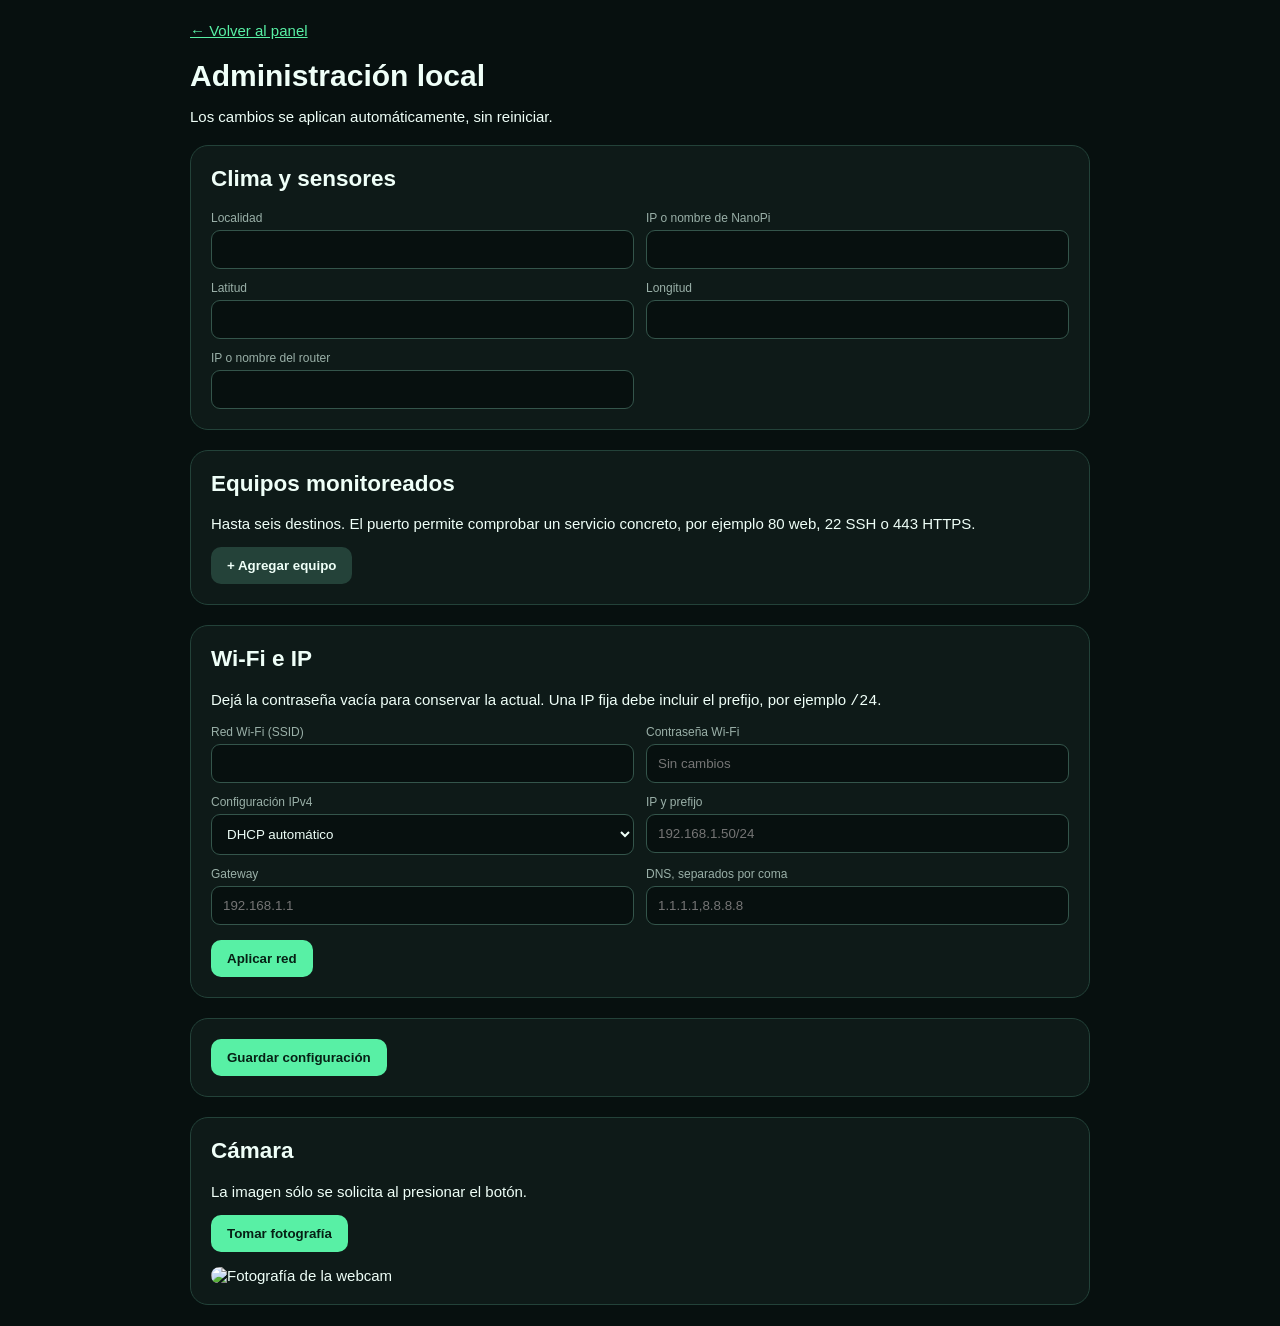
==== app/static/admin.html @ d5dffb6b "Initial release: dashboard para dar una segunda vida a equipos antiguos" ====
<!doctype html>
<html lang="es"><head><meta charset="utf-8"><meta name="viewport" content="width=device-width,initial-scale=1">
<title>Administración · Dashboard</title>
<style>
:root{color-scheme:dark}*{box-sizing:border-box}body{margin:0;padding:22px;background:#07100f;color:#effff8;font:15px Arial,sans-serif}main{max-width:900px;margin:auto}a{color:#58f0a5}.card{margin-top:20px;padding:20px;border:1px solid #234239;border-radius:18px;background:#0e1a18}h1{margin-bottom:4px}h2{margin-top:0}.grid{display:grid;grid-template-columns:repeat(2,1fr);gap:12px}label{display:block;color:#9ab0a8;font-size:12px}input,select{width:100%;margin-top:5px;padding:11px;border:1px solid #34554b;border-radius:9px;background:#07100f;color:#effff8}.device{display:grid;grid-template-columns:1fr 1.5fr 90px;gap:8px;margin:8px 0}button{padding:11px 16px;border:0;border-radius:10px;background:#58f0a5;color:#062015;font-weight:bold;cursor:pointer}.secondary{background:#244239;color:#effff8}#message,#network_message{margin-left:12px;color:#58f0a5}img{display:block;max-width:100%;margin-top:15px;border-radius:12px}@media(max-width:600px){.grid,.device{grid-template-columns:1fr}.device{padding-bottom:12px;border-bottom:1px solid #244239}}
</style></head><body><main>
<a href="/">← Volver al panel</a><h1>Administración local</h1><p>Los cambios se aplican automáticamente, sin reiniciar.</p>
<section class="card"><h2>Clima y sensores</h2><div class="grid">
<label>Localidad<input id="location"></label><label>IP o nombre de NanoPi<input id="nanopi_host"></label>
<label>Latitud<input id="latitude" type="number" step="any"></label><label>Longitud<input id="longitude" type="number" step="any"></label>
<label>IP o nombre del router<input id="router_host"></label>
</div></section>
<section class="card"><h2>Equipos monitoreados</h2><p>Hasta seis destinos. El puerto permite comprobar un servicio concreto, por ejemplo 80 web, 22 SSH o 443 HTTPS.</p><div id="devices"></div><button class="secondary" type="button" onclick="addDevice()">+ Agregar equipo</button></section>
<section class="card"><h2>Wi‑Fi e IP</h2><p>Dejá la contraseña vacía para conservar la actual. Una IP fija debe incluir el prefijo, por ejemplo <code>/24</code>.</p><div class="grid">
<label>Red Wi‑Fi (SSID)<input id="wifi_ssid"></label><label>Contraseña Wi‑Fi<input id="wifi_password" type="password" placeholder="Sin cambios"></label>
<label>Configuración IPv4<select id="wifi_mode" onchange="networkMode()"><option value="dhcp">DHCP automático</option><option value="static">IP fija</option></select></label>
<label class="static-net">IP y prefijo<input id="wifi_address" placeholder="192.168.1.50/24"></label>
<label class="static-net">Gateway<input id="wifi_gateway" placeholder="192.168.1.1"></label><label class="static-net">DNS, separados por coma<input id="wifi_dns" placeholder="1.1.1.1,8.8.8.8"></label>
</div><p id="network_status"></p><button type="button" onclick="saveNetwork()">Aplicar red</button><span id="network_message"></span></section>
<section class="card"><button onclick="save()">Guardar configuración</button><span id="message"></span></section>
<section class="card"><h2>Cámara</h2><p>La imagen sólo se solicita al presionar el botón.</p><button onclick="photo.src='/api/camera.jpg?t='+Date.now();photo.hidden=false">Tomar fotografía</button><img id="photo" hidden alt="Fotografía de la webcam"></section>
</main><script>
const fields=['location','nanopi_host','latitude','longitude','router_host'];
function row(v={name:'Equipo',host:'',port:80}){const d=document.createElement('div');d.className='device';d.innerHTML=`<input class="name" placeholder="Nombre" value="${esc(v.name)}"><input class="host" placeholder="IP o nombre" value="${esc(v.host)}"><input class="port" type="number" min="1" max="65535" value="${Number(v.port)||80}">`;return d}
function esc(v){return String(v??'').replace(/[&<>"']/g,c=>({'&':'&amp;','<':'&lt;','>':'&gt;','"':'&quot;',"'":'&#39;'}[c]))}
function addDevice(v){const box=document.getElementById('devices');if(box.children.length<6)box.appendChild(row(v))}
async function load(){const r=await fetch('/api/settings');const s=await r.json();fields.forEach(k=>document.getElementById(k).value=s[k]);s.devices.forEach(addDevice)}
async function save(){const s={};fields.forEach(k=>s[k]=document.getElementById(k).value);s.devices=[...document.querySelectorAll('.device')].map(d=>({name:d.querySelector('.name').value,host:d.querySelector('.host').value,port:+d.querySelector('.port').value}));const r=await fetch('/api/settings',{method:'POST',headers:{'Content-Type':'application/json'},body:JSON.stringify(s)});const ans=await r.json();document.getElementById('message').textContent=ans.ok?'Guardado ✓':'Error: '+ans.error}
function networkMode(){document.querySelectorAll('.static-net').forEach(e=>e.style.display=document.getElementById('wifi_mode').value==='static'?'block':'none')}
async function loadNetwork(){const n=await (await fetch('/api/network-settings')).json();wifi_ssid.value=n.ssid||'';wifi_mode.value=n.mode||'dhcp';wifi_address.value=n.address||'';wifi_gateway.value=n.gateway||'';wifi_dns.value=n.dns||'';network_status.textContent=(n.deviceStatus||'').replaceAll(':',' · ');networkMode()}
async function saveNetwork(){if(!confirm('La conexión puede cortarse o cambiar de IP. ¿Aplicar?'))return;const body={ssid:wifi_ssid.value,password:wifi_password.value,mode:wifi_mode.value,address:wifi_address.value,gateway:wifi_gateway.value,dns:wifi_dns.value};const ans=await (await fetch('/api/network-settings',{method:'POST',headers:{'Content-Type':'application/json'},body:JSON.stringify(body)})).json();network_message.textContent=ans.ok?ans.message:'Error: '+ans.error}
load();loadNetwork();
</script></body></html>
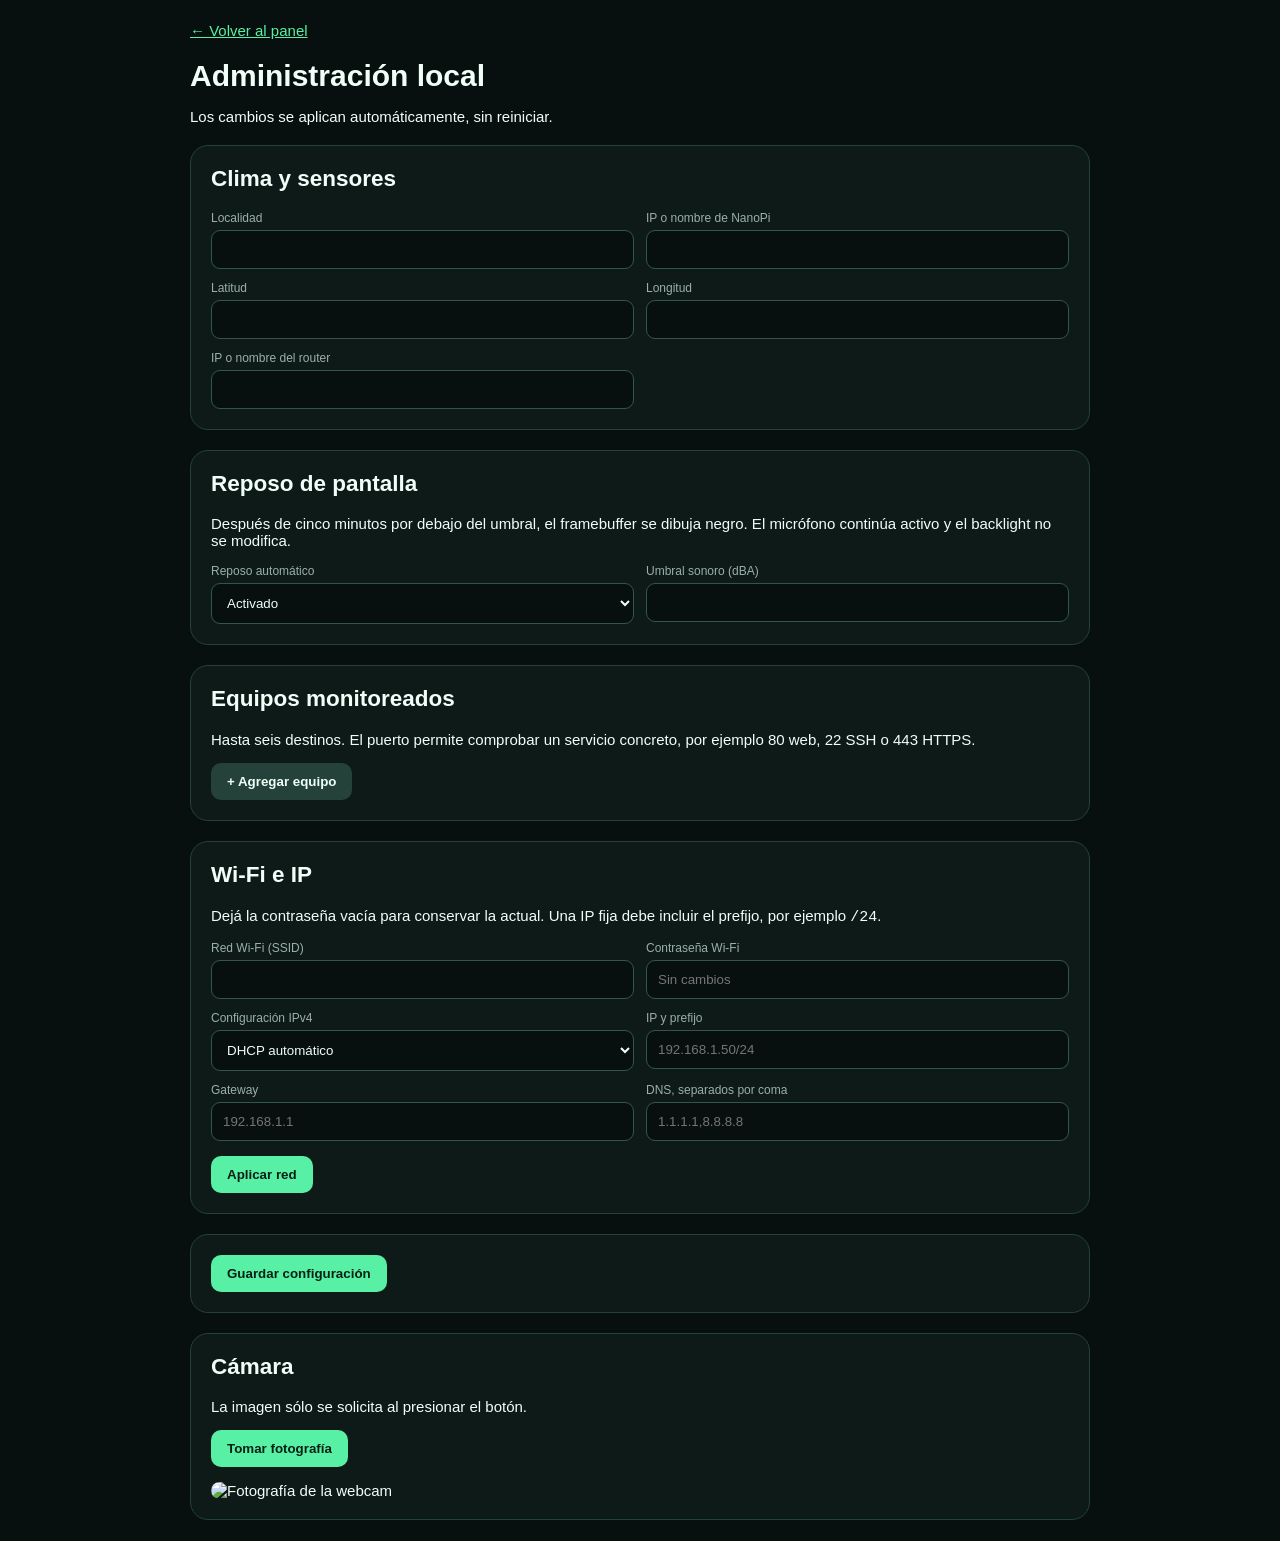
==== commit a2071b17: "Make screen sleep configurable" ====
--- a/app/static/admin.html
+++ b/app/static/admin.html
@@ -10,6 +10,10 @@
 <label>Latitud<input id="latitude" type="number" step="any"></label><label>Longitud<input id="longitude" type="number" step="any"></label>
 <label>IP o nombre del router<input id="router_host"></label>
 </div></section>
+<section class="card"><h2>Reposo de pantalla</h2><p>Después de cinco minutos por debajo del umbral, el framebuffer se dibuja negro. El micrófono continúa activo y el backlight no se modifica.</p><div class="grid">
+<label>Reposo automático<select id="screen_sleep_enabled"><option value="true">Activado</option><option value="false">Desactivado</option></select></label>
+<label>Umbral sonoro (dBA)<input id="screen_noise_threshold" type="number" min="35" max="90" step="1"></label>
+</div></section>
 <section class="card"><h2>Equipos monitoreados</h2><p>Hasta seis destinos. El puerto permite comprobar un servicio concreto, por ejemplo 80 web, 22 SSH o 443 HTTPS.</p><div id="devices"></div><button class="secondary" type="button" onclick="addDevice()">+ Agregar equipo</button></section>
 <section class="card"><h2>Wi‑Fi e IP</h2><p>Dejá la contraseña vacía para conservar la actual. Una IP fija debe incluir el prefijo, por ejemplo <code>/24</code>.</p><div class="grid">
 <label>Red Wi‑Fi (SSID)<input id="wifi_ssid"></label><label>Contraseña Wi‑Fi<input id="wifi_password" type="password" placeholder="Sin cambios"></label>
@@ -20,12 +24,12 @@
 <section class="card"><button onclick="save()">Guardar configuración</button><span id="message"></span></section>
 <section class="card"><h2>Cámara</h2><p>La imagen sólo se solicita al presionar el botón.</p><button onclick="photo.src='/api/camera.jpg?t='+Date.now();photo.hidden=false">Tomar fotografía</button><img id="photo" hidden alt="Fotografía de la webcam"></section>
 </main><script>
-const fields=['location','nanopi_host','latitude','longitude','router_host'];
+const fields=['location','nanopi_host','latitude','longitude','router_host','screen_noise_threshold'];
 function row(v={name:'Equipo',host:'',port:80}){const d=document.createElement('div');d.className='device';d.innerHTML=`<input class="name" placeholder="Nombre" value="${esc(v.name)}"><input class="host" placeholder="IP o nombre" value="${esc(v.host)}"><input class="port" type="number" min="1" max="65535" value="${Number(v.port)||80}">`;return d}
 function esc(v){return String(v??'').replace(/[&<>"']/g,c=>({'&':'&amp;','<':'&lt;','>':'&gt;','"':'&quot;',"'":'&#39;'}[c]))}
 function addDevice(v){const box=document.getElementById('devices');if(box.children.length<6)box.appendChild(row(v))}
-async function load(){const r=await fetch('/api/settings');const s=await r.json();fields.forEach(k=>document.getElementById(k).value=s[k]);s.devices.forEach(addDevice)}
-async function save(){const s={};fields.forEach(k=>s[k]=document.getElementById(k).value);s.devices=[...document.querySelectorAll('.device')].map(d=>({name:d.querySelector('.name').value,host:d.querySelector('.host').value,port:+d.querySelector('.port').value}));const r=await fetch('/api/settings',{method:'POST',headers:{'Content-Type':'application/json'},body:JSON.stringify(s)});const ans=await r.json();document.getElementById('message').textContent=ans.ok?'Guardado ✓':'Error: '+ans.error}
+async function load(){const r=await fetch('/api/settings');const s=await r.json();fields.forEach(k=>document.getElementById(k).value=s[k]);screen_sleep_enabled.value=String(s.screen_sleep_enabled);s.devices.forEach(addDevice)}
+async function save(){const s={};fields.forEach(k=>s[k]=document.getElementById(k).value);s.screen_sleep_enabled=screen_sleep_enabled.value==='true';s.devices=[...document.querySelectorAll('.device')].map(d=>({name:d.querySelector('.name').value,host:d.querySelector('.host').value,port:+d.querySelector('.port').value}));const r=await fetch('/api/settings',{method:'POST',headers:{'Content-Type':'application/json'},body:JSON.stringify(s)});const ans=await r.json();document.getElementById('message').textContent=ans.ok?'Guardado ✓':'Error: '+ans.error}
 function networkMode(){document.querySelectorAll('.static-net').forEach(e=>e.style.display=document.getElementById('wifi_mode').value==='static'?'block':'none')}
 async function loadNetwork(){const n=await (await fetch('/api/network-settings')).json();wifi_ssid.value=n.ssid||'';wifi_mode.value=n.mode||'dhcp';wifi_address.value=n.address||'';wifi_gateway.value=n.gateway||'';wifi_dns.value=n.dns||'';network_status.textContent=(n.deviceStatus||'').replaceAll(':',' · ');networkMode()}
 async function saveNetwork(){if(!confirm('La conexión puede cortarse o cambiar de IP. ¿Aplicar?'))return;const body={ssid:wifi_ssid.value,password:wifi_password.value,mode:wifi_mode.value,address:wifi_address.value,gateway:wifi_gateway.value,dns:wifi_dns.value};const ans=await (await fetch('/api/network-settings',{method:'POST',headers:{'Content-Type':'application/json'},body:JSON.stringify(body)})).json();network_message.textContent=ans.ok?ans.message:'Error: '+ans.error}
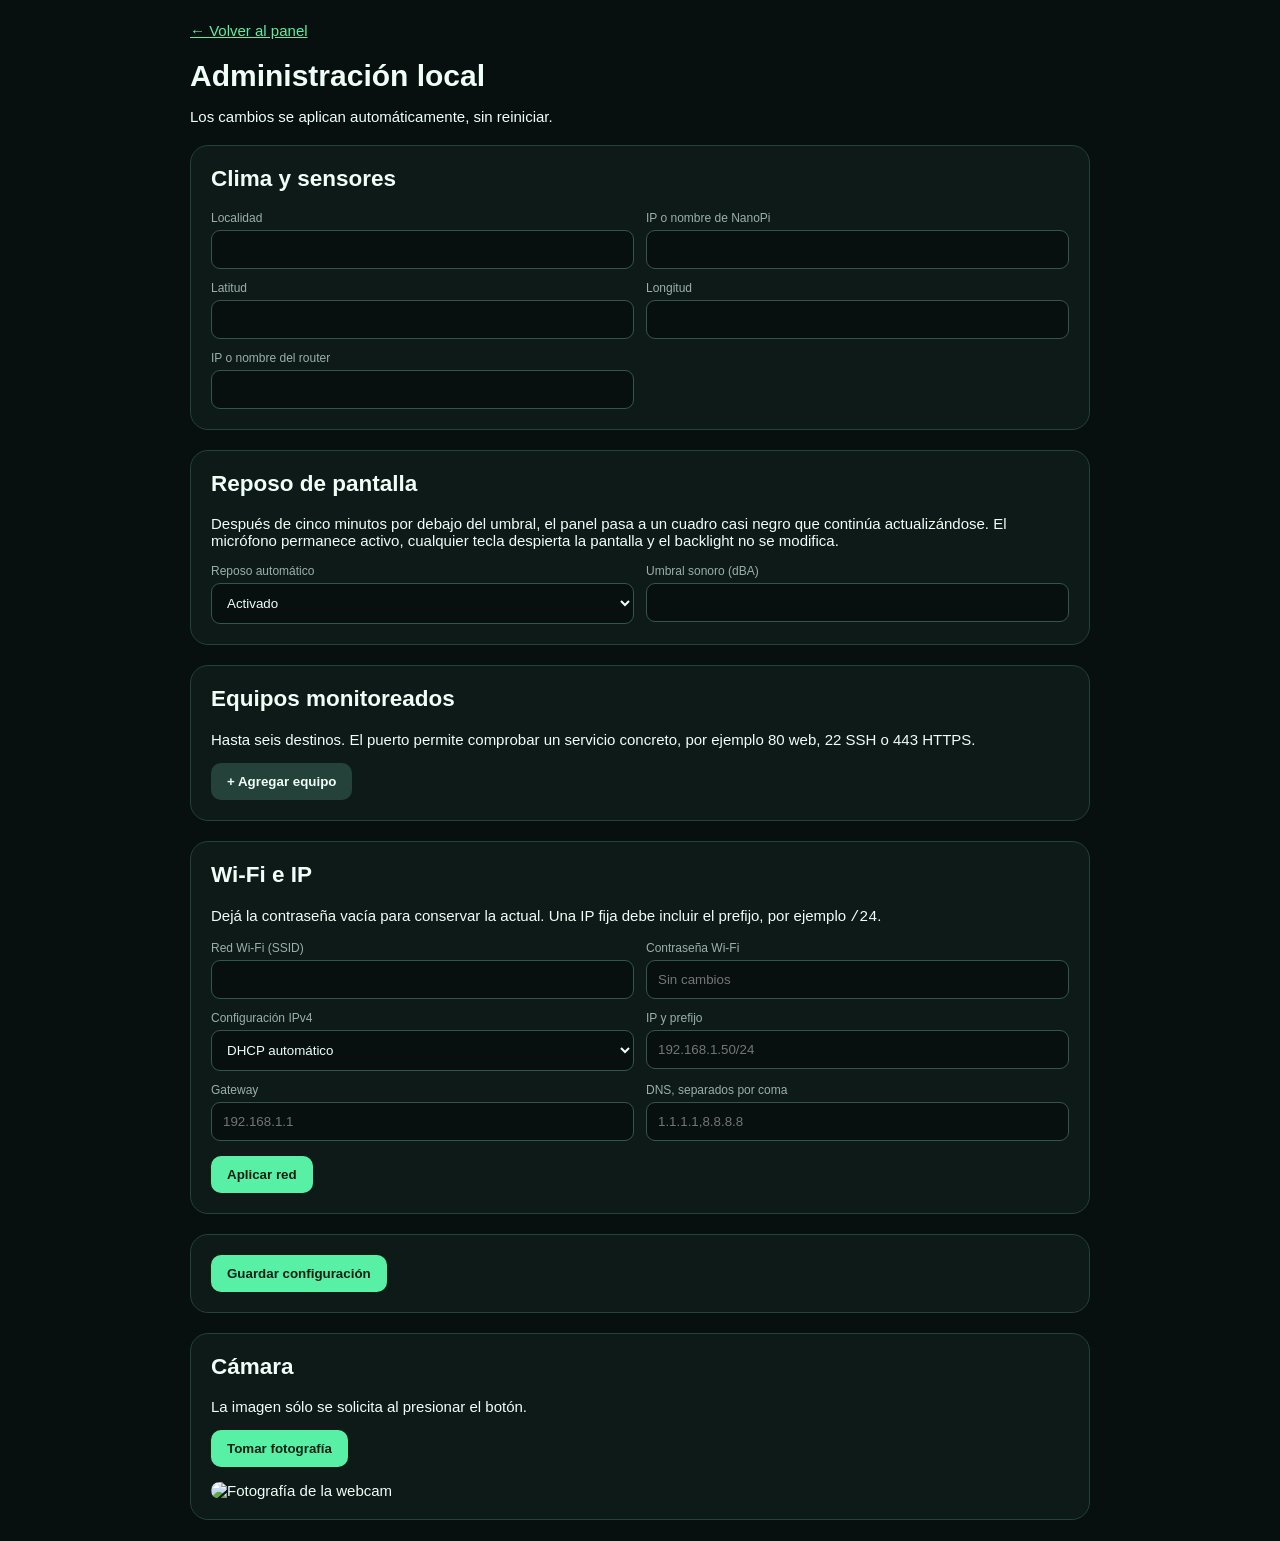
==== commit f07a3315: "Prevent GMA500 freeze during screen sleep" ====
--- a/app/static/admin.html
+++ b/app/static/admin.html
@@ -10,7 +10,7 @@
 <label>Latitud<input id="latitude" type="number" step="any"></label><label>Longitud<input id="longitude" type="number" step="any"></label>
 <label>IP o nombre del router<input id="router_host"></label>
 </div></section>
-<section class="card"><h2>Reposo de pantalla</h2><p>Después de cinco minutos por debajo del umbral, el framebuffer se dibuja negro. El micrófono continúa activo y el backlight no se modifica.</p><div class="grid">
+<section class="card"><h2>Reposo de pantalla</h2><p>Después de cinco minutos por debajo del umbral, el panel pasa a un cuadro casi negro que continúa actualizándose. El micrófono permanece activo, cualquier tecla despierta la pantalla y el backlight no se modifica.</p><div class="grid">
 <label>Reposo automático<select id="screen_sleep_enabled"><option value="true">Activado</option><option value="false">Desactivado</option></select></label>
 <label>Umbral sonoro (dBA)<input id="screen_noise_threshold" type="number" min="35" max="90" step="1"></label>
 </div></section>
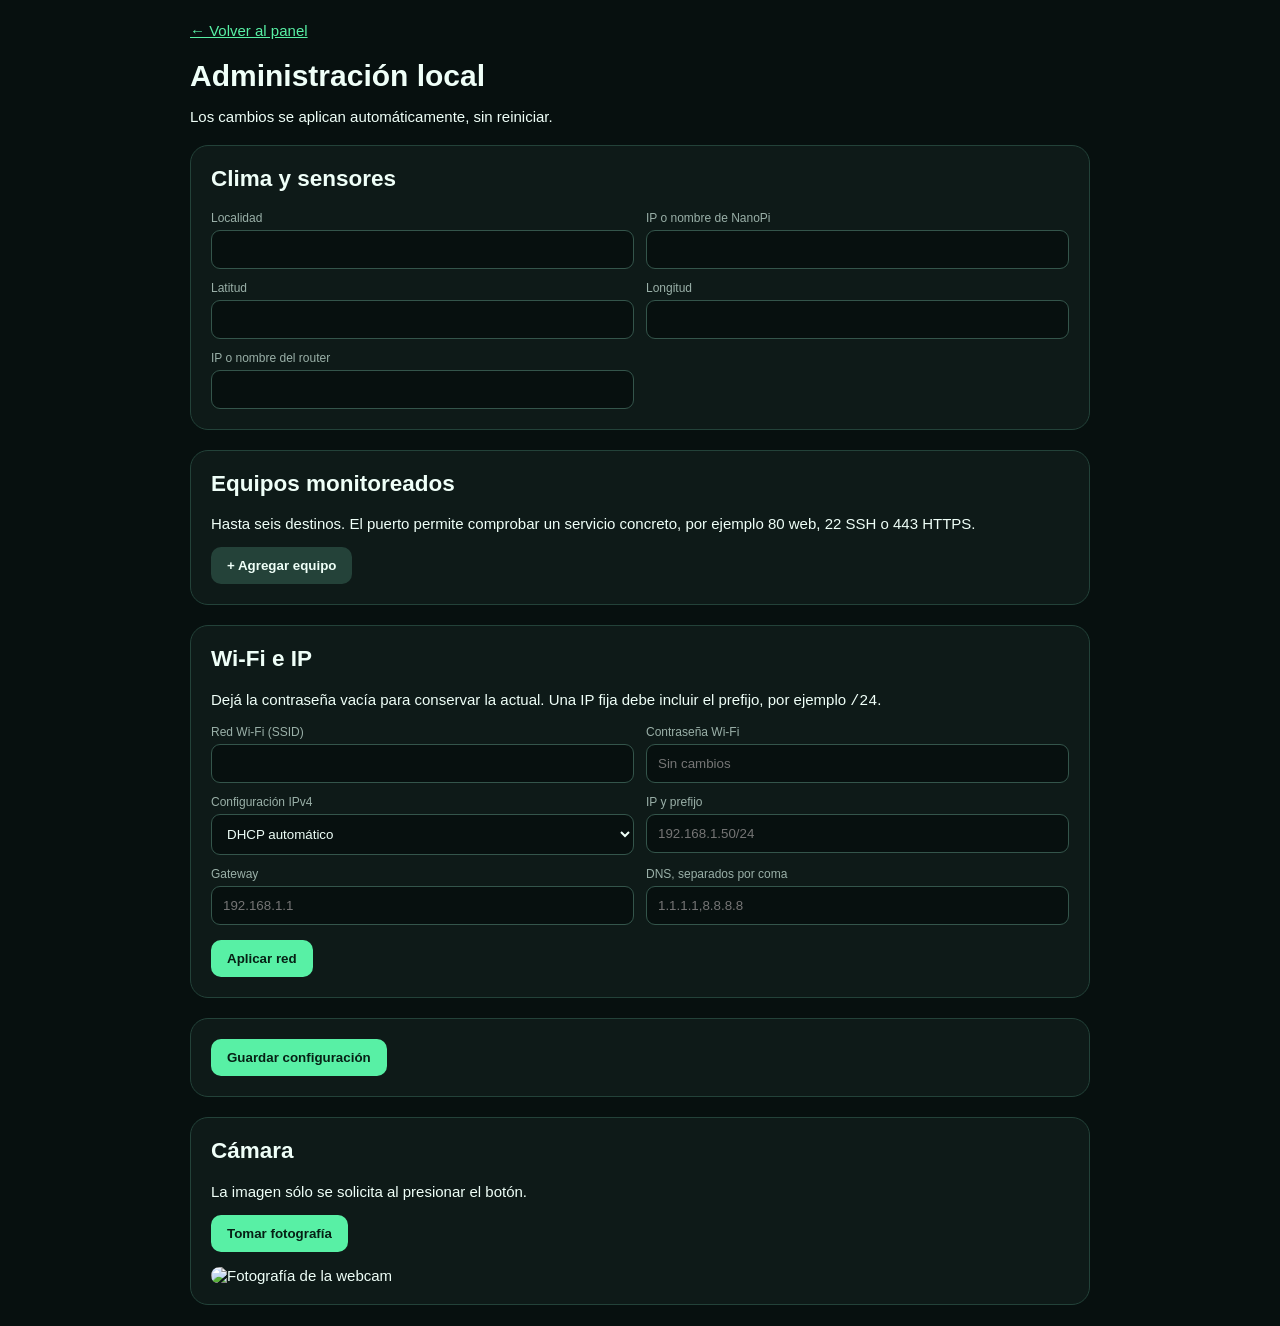
==== commit 985e61ae: "Revert "Make screen sleep configurable" This reverts commit a2071b17aa973c3fbb4d1ab2d1156b25e6d0e301" ====
--- a/app/static/admin.html
+++ b/app/static/admin.html
@@ -10,10 +10,6 @@
 <label>Latitud<input id="latitude" type="number" step="any"></label><label>Longitud<input id="longitude" type="number" step="any"></label>
 <label>IP o nombre del router<input id="router_host"></label>
 </div></section>
-<section class="card"><h2>Reposo de pantalla</h2><p>Después de cinco minutos por debajo del umbral, el panel pasa a un cuadro casi negro que continúa actualizándose. El micrófono permanece activo, cualquier tecla despierta la pantalla y el backlight no se modifica.</p><div class="grid">
-<label>Reposo automático<select id="screen_sleep_enabled"><option value="true">Activado</option><option value="false">Desactivado</option></select></label>
-<label>Umbral sonoro (dBA)<input id="screen_noise_threshold" type="number" min="35" max="90" step="1"></label>
-</div></section>
 <section class="card"><h2>Equipos monitoreados</h2><p>Hasta seis destinos. El puerto permite comprobar un servicio concreto, por ejemplo 80 web, 22 SSH o 443 HTTPS.</p><div id="devices"></div><button class="secondary" type="button" onclick="addDevice()">+ Agregar equipo</button></section>
 <section class="card"><h2>Wi‑Fi e IP</h2><p>Dejá la contraseña vacía para conservar la actual. Una IP fija debe incluir el prefijo, por ejemplo <code>/24</code>.</p><div class="grid">
 <label>Red Wi‑Fi (SSID)<input id="wifi_ssid"></label><label>Contraseña Wi‑Fi<input id="wifi_password" type="password" placeholder="Sin cambios"></label>
@@ -24,12 +20,12 @@
 <section class="card"><button onclick="save()">Guardar configuración</button><span id="message"></span></section>
 <section class="card"><h2>Cámara</h2><p>La imagen sólo se solicita al presionar el botón.</p><button onclick="photo.src='/api/camera.jpg?t='+Date.now();photo.hidden=false">Tomar fotografía</button><img id="photo" hidden alt="Fotografía de la webcam"></section>
 </main><script>
-const fields=['location','nanopi_host','latitude','longitude','router_host','screen_noise_threshold'];
+const fields=['location','nanopi_host','latitude','longitude','router_host'];
 function row(v={name:'Equipo',host:'',port:80}){const d=document.createElement('div');d.className='device';d.innerHTML=`<input class="name" placeholder="Nombre" value="${esc(v.name)}"><input class="host" placeholder="IP o nombre" value="${esc(v.host)}"><input class="port" type="number" min="1" max="65535" value="${Number(v.port)||80}">`;return d}
 function esc(v){return String(v??'').replace(/[&<>"']/g,c=>({'&':'&amp;','<':'&lt;','>':'&gt;','"':'&quot;',"'":'&#39;'}[c]))}
 function addDevice(v){const box=document.getElementById('devices');if(box.children.length<6)box.appendChild(row(v))}
-async function load(){const r=await fetch('/api/settings');const s=await r.json();fields.forEach(k=>document.getElementById(k).value=s[k]);screen_sleep_enabled.value=String(s.screen_sleep_enabled);s.devices.forEach(addDevice)}
-async function save(){const s={};fields.forEach(k=>s[k]=document.getElementById(k).value);s.screen_sleep_enabled=screen_sleep_enabled.value==='true';s.devices=[...document.querySelectorAll('.device')].map(d=>({name:d.querySelector('.name').value,host:d.querySelector('.host').value,port:+d.querySelector('.port').value}));const r=await fetch('/api/settings',{method:'POST',headers:{'Content-Type':'application/json'},body:JSON.stringify(s)});const ans=await r.json();document.getElementById('message').textContent=ans.ok?'Guardado ✓':'Error: '+ans.error}
+async function load(){const r=await fetch('/api/settings');const s=await r.json();fields.forEach(k=>document.getElementById(k).value=s[k]);s.devices.forEach(addDevice)}
+async function save(){const s={};fields.forEach(k=>s[k]=document.getElementById(k).value);s.devices=[...document.querySelectorAll('.device')].map(d=>({name:d.querySelector('.name').value,host:d.querySelector('.host').value,port:+d.querySelector('.port').value}));const r=await fetch('/api/settings',{method:'POST',headers:{'Content-Type':'application/json'},body:JSON.stringify(s)});const ans=await r.json();document.getElementById('message').textContent=ans.ok?'Guardado ✓':'Error: '+ans.error}
 function networkMode(){document.querySelectorAll('.static-net').forEach(e=>e.style.display=document.getElementById('wifi_mode').value==='static'?'block':'none')}
 async function loadNetwork(){const n=await (await fetch('/api/network-settings')).json();wifi_ssid.value=n.ssid||'';wifi_mode.value=n.mode||'dhcp';wifi_address.value=n.address||'';wifi_gateway.value=n.gateway||'';wifi_dns.value=n.dns||'';network_status.textContent=(n.deviceStatus||'').replaceAll(':',' · ');networkMode()}
 async function saveNetwork(){if(!confirm('La conexión puede cortarse o cambiar de IP. ¿Aplicar?'))return;const body={ssid:wifi_ssid.value,password:wifi_password.value,mode:wifi_mode.value,address:wifi_address.value,gateway:wifi_gateway.value,dns:wifi_dns.value};const ans=await (await fetch('/api/network-settings',{method:'POST',headers:{'Content-Type':'application/json'},body:JSON.stringify(body)})).json();network_message.textContent=ans.ok?ans.message:'Error: '+ans.error}
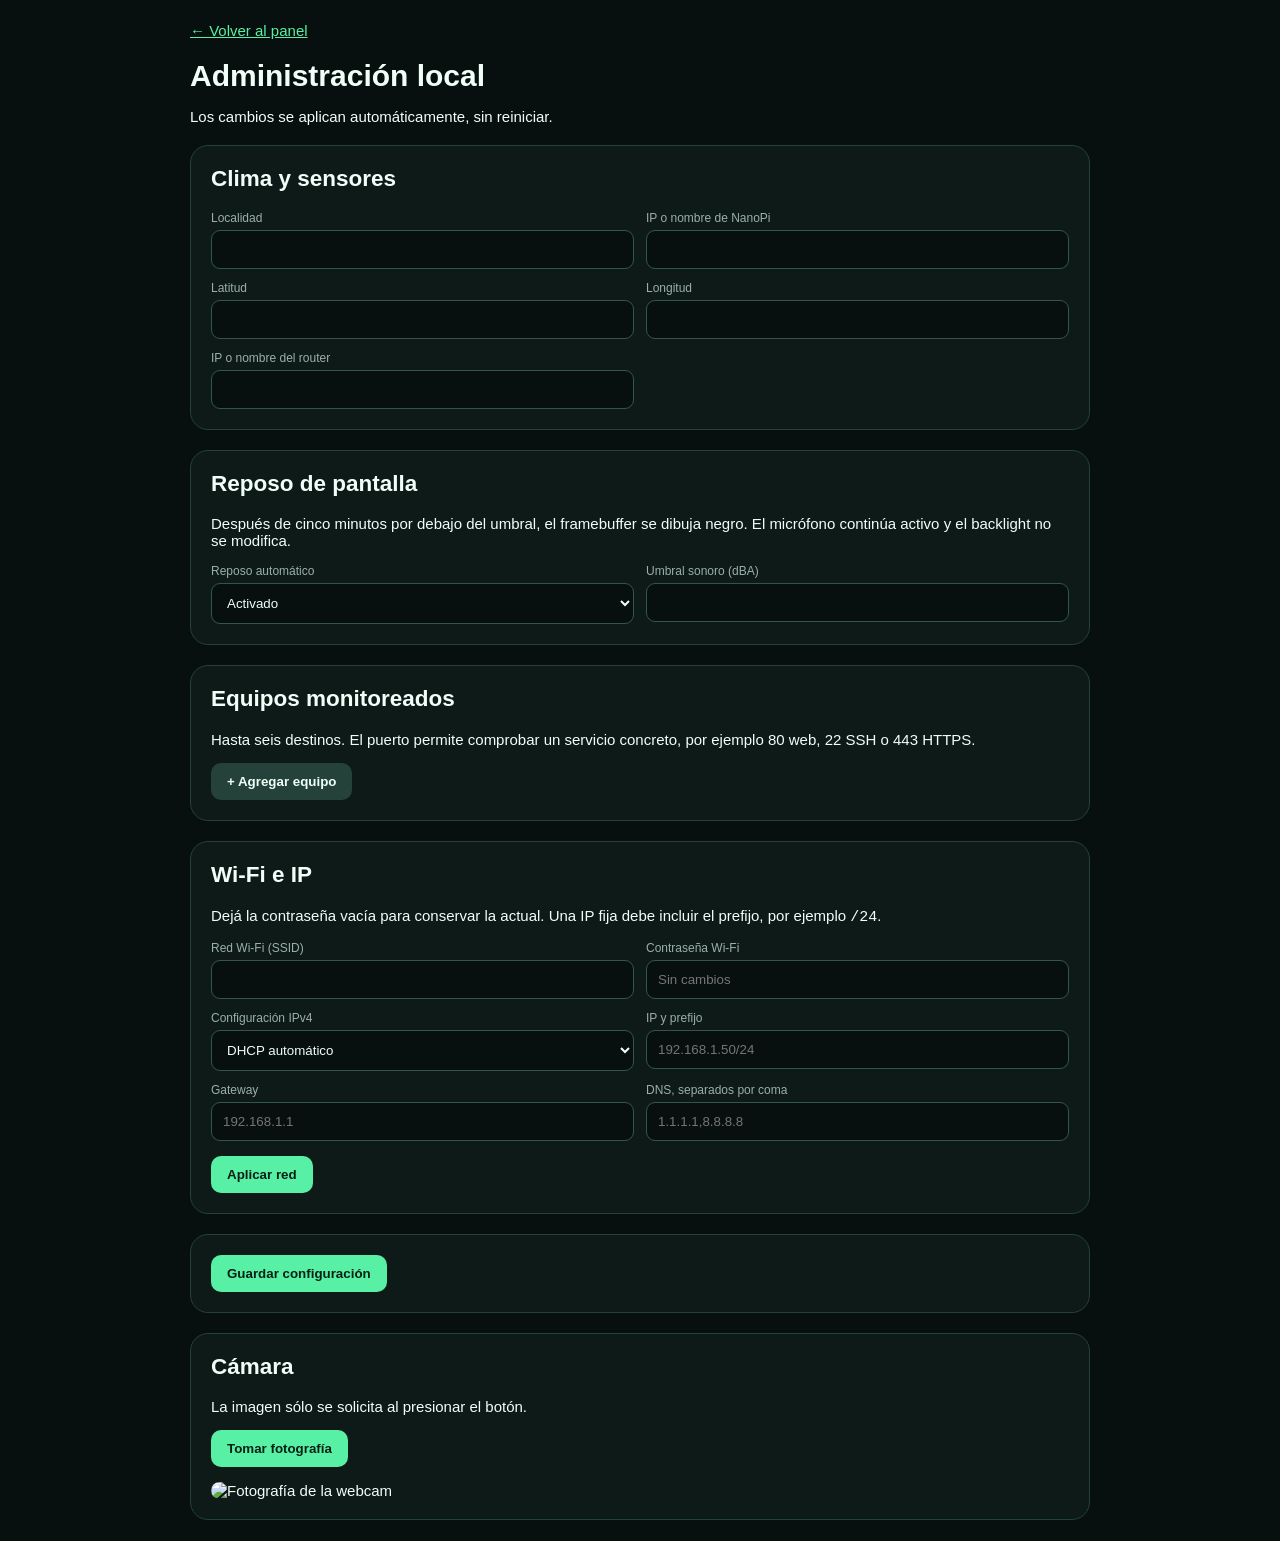
==== commit 59aa9a2b: "Revert "Prevent GMA500 freeze during screen sleep" This reverts commit f07a33153bb582066f48333a85c00" ====
--- a/app/static/admin.html
+++ b/app/static/admin.html
@@ -10,6 +10,10 @@
 <label>Latitud<input id="latitude" type="number" step="any"></label><label>Longitud<input id="longitude" type="number" step="any"></label>
 <label>IP o nombre del router<input id="router_host"></label>
 </div></section>
+<section class="card"><h2>Reposo de pantalla</h2><p>Después de cinco minutos por debajo del umbral, el framebuffer se dibuja negro. El micrófono continúa activo y el backlight no se modifica.</p><div class="grid">
+<label>Reposo automático<select id="screen_sleep_enabled"><option value="true">Activado</option><option value="false">Desactivado</option></select></label>
+<label>Umbral sonoro (dBA)<input id="screen_noise_threshold" type="number" min="35" max="90" step="1"></label>
+</div></section>
 <section class="card"><h2>Equipos monitoreados</h2><p>Hasta seis destinos. El puerto permite comprobar un servicio concreto, por ejemplo 80 web, 22 SSH o 443 HTTPS.</p><div id="devices"></div><button class="secondary" type="button" onclick="addDevice()">+ Agregar equipo</button></section>
 <section class="card"><h2>Wi‑Fi e IP</h2><p>Dejá la contraseña vacía para conservar la actual. Una IP fija debe incluir el prefijo, por ejemplo <code>/24</code>.</p><div class="grid">
 <label>Red Wi‑Fi (SSID)<input id="wifi_ssid"></label><label>Contraseña Wi‑Fi<input id="wifi_password" type="password" placeholder="Sin cambios"></label>
@@ -20,12 +24,12 @@
 <section class="card"><button onclick="save()">Guardar configuración</button><span id="message"></span></section>
 <section class="card"><h2>Cámara</h2><p>La imagen sólo se solicita al presionar el botón.</p><button onclick="photo.src='/api/camera.jpg?t='+Date.now();photo.hidden=false">Tomar fotografía</button><img id="photo" hidden alt="Fotografía de la webcam"></section>
 </main><script>
-const fields=['location','nanopi_host','latitude','longitude','router_host'];
+const fields=['location','nanopi_host','latitude','longitude','router_host','screen_noise_threshold'];
 function row(v={name:'Equipo',host:'',port:80}){const d=document.createElement('div');d.className='device';d.innerHTML=`<input class="name" placeholder="Nombre" value="${esc(v.name)}"><input class="host" placeholder="IP o nombre" value="${esc(v.host)}"><input class="port" type="number" min="1" max="65535" value="${Number(v.port)||80}">`;return d}
 function esc(v){return String(v??'').replace(/[&<>"']/g,c=>({'&':'&amp;','<':'&lt;','>':'&gt;','"':'&quot;',"'":'&#39;'}[c]))}
 function addDevice(v){const box=document.getElementById('devices');if(box.children.length<6)box.appendChild(row(v))}
-async function load(){const r=await fetch('/api/settings');const s=await r.json();fields.forEach(k=>document.getElementById(k).value=s[k]);s.devices.forEach(addDevice)}
-async function save(){const s={};fields.forEach(k=>s[k]=document.getElementById(k).value);s.devices=[...document.querySelectorAll('.device')].map(d=>({name:d.querySelector('.name').value,host:d.querySelector('.host').value,port:+d.querySelector('.port').value}));const r=await fetch('/api/settings',{method:'POST',headers:{'Content-Type':'application/json'},body:JSON.stringify(s)});const ans=await r.json();document.getElementById('message').textContent=ans.ok?'Guardado ✓':'Error: '+ans.error}
+async function load(){const r=await fetch('/api/settings');const s=await r.json();fields.forEach(k=>document.getElementById(k).value=s[k]);screen_sleep_enabled.value=String(s.screen_sleep_enabled);s.devices.forEach(addDevice)}
+async function save(){const s={};fields.forEach(k=>s[k]=document.getElementById(k).value);s.screen_sleep_enabled=screen_sleep_enabled.value==='true';s.devices=[...document.querySelectorAll('.device')].map(d=>({name:d.querySelector('.name').value,host:d.querySelector('.host').value,port:+d.querySelector('.port').value}));const r=await fetch('/api/settings',{method:'POST',headers:{'Content-Type':'application/json'},body:JSON.stringify(s)});const ans=await r.json();document.getElementById('message').textContent=ans.ok?'Guardado ✓':'Error: '+ans.error}
 function networkMode(){document.querySelectorAll('.static-net').forEach(e=>e.style.display=document.getElementById('wifi_mode').value==='static'?'block':'none')}
 async function loadNetwork(){const n=await (await fetch('/api/network-settings')).json();wifi_ssid.value=n.ssid||'';wifi_mode.value=n.mode||'dhcp';wifi_address.value=n.address||'';wifi_gateway.value=n.gateway||'';wifi_dns.value=n.dns||'';network_status.textContent=(n.deviceStatus||'').replaceAll(':',' · ');networkMode()}
 async function saveNetwork(){if(!confirm('La conexión puede cortarse o cambiar de IP. ¿Aplicar?'))return;const body={ssid:wifi_ssid.value,password:wifi_password.value,mode:wifi_mode.value,address:wifi_address.value,gateway:wifi_gateway.value,dns:wifi_dns.value};const ans=await (await fetch('/api/network-settings',{method:'POST',headers:{'Content-Type':'application/json'},body:JSON.stringify(body)})).json();network_message.textContent=ans.ok?ans.message:'Error: '+ans.error}
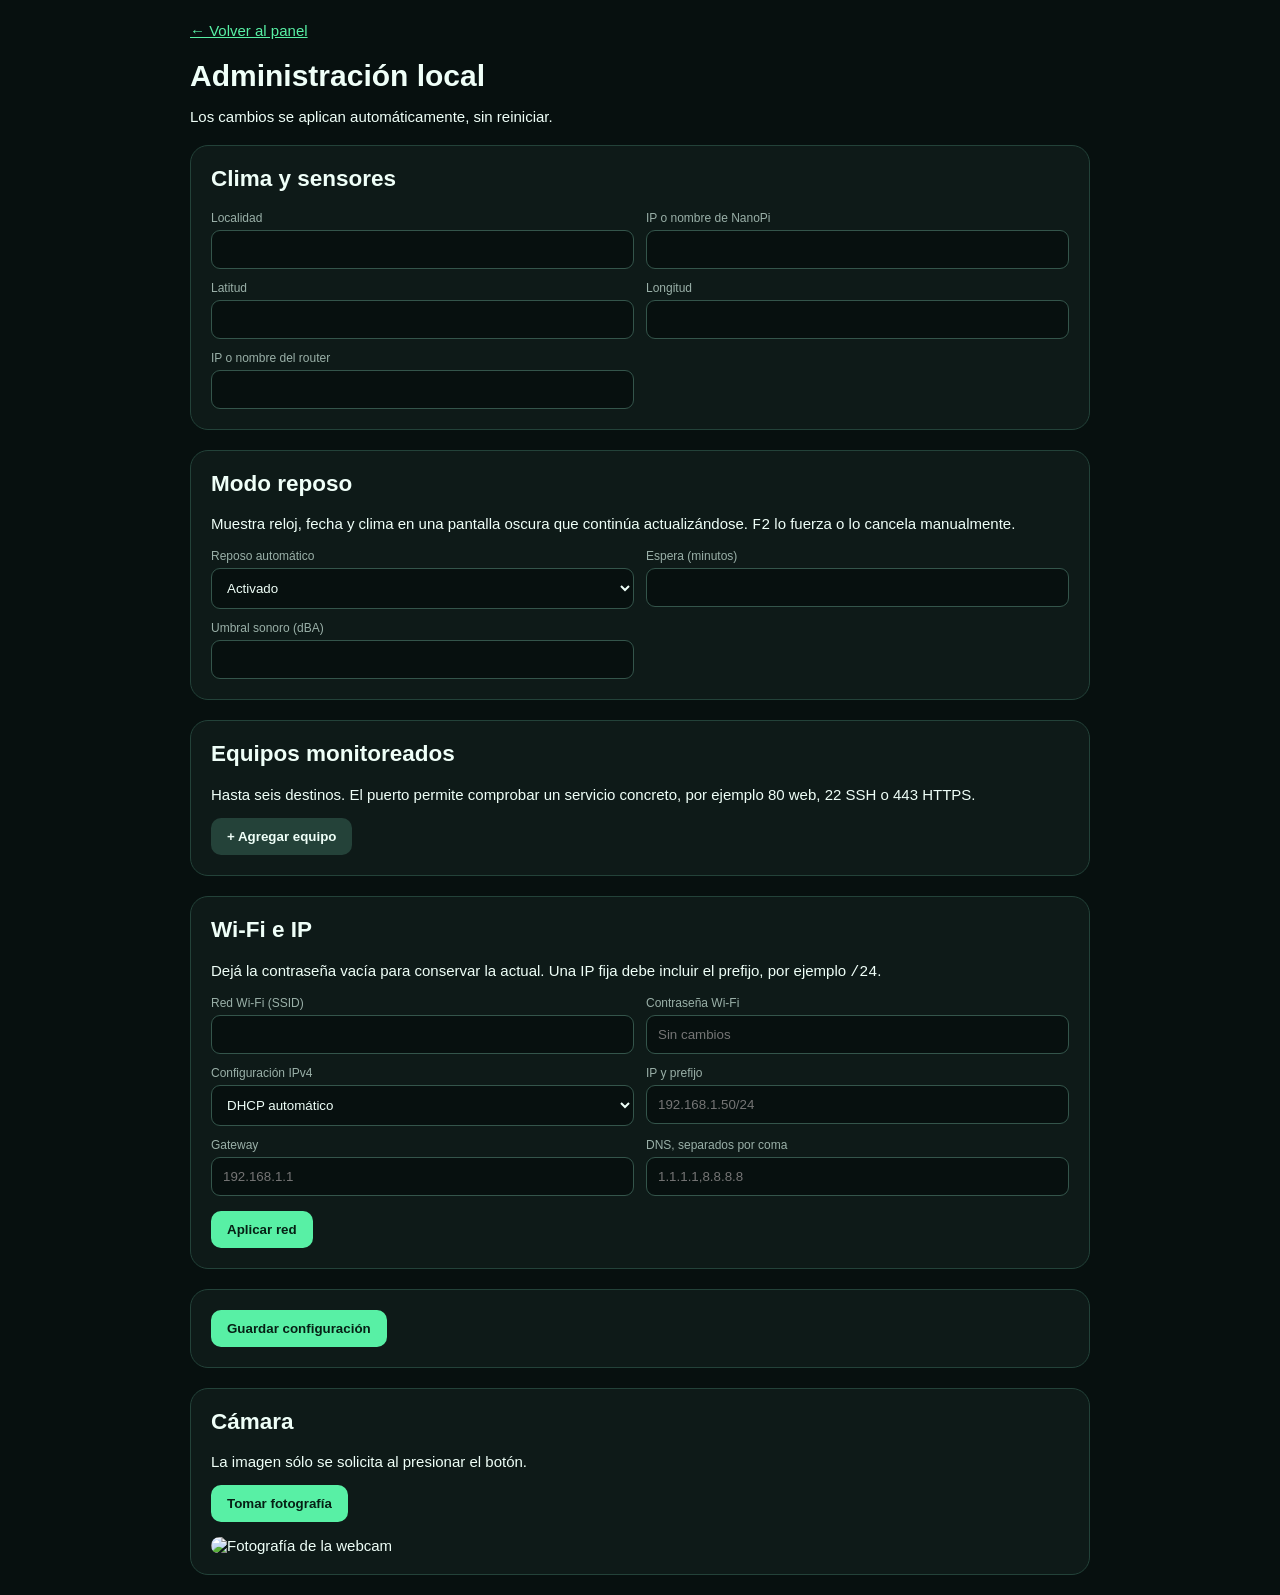
==== commit f6a63d60: "Add safe informational rest mode" ====
--- a/app/static/admin.html
+++ b/app/static/admin.html
@@ -10,8 +10,9 @@
 <label>Latitud<input id="latitude" type="number" step="any"></label><label>Longitud<input id="longitude" type="number" step="any"></label>
 <label>IP o nombre del router<input id="router_host"></label>
 </div></section>
-<section class="card"><h2>Reposo de pantalla</h2><p>Después de cinco minutos por debajo del umbral, el framebuffer se dibuja negro. El micrófono continúa activo y el backlight no se modifica.</p><div class="grid">
+<section class="card"><h2>Modo reposo</h2><p>Muestra reloj, fecha y clima en una pantalla oscura que continúa actualizándose. <code>F2</code> lo fuerza o lo cancela manualmente.</p><div class="grid">
 <label>Reposo automático<select id="screen_sleep_enabled"><option value="true">Activado</option><option value="false">Desactivado</option></select></label>
+<label>Espera (minutos)<input id="screen_sleep_minutes" type="number" min="1" max="30" step="1"></label>
 <label>Umbral sonoro (dBA)<input id="screen_noise_threshold" type="number" min="35" max="90" step="1"></label>
 </div></section>
 <section class="card"><h2>Equipos monitoreados</h2><p>Hasta seis destinos. El puerto permite comprobar un servicio concreto, por ejemplo 80 web, 22 SSH o 443 HTTPS.</p><div id="devices"></div><button class="secondary" type="button" onclick="addDevice()">+ Agregar equipo</button></section>
@@ -24,7 +25,7 @@
 <section class="card"><button onclick="save()">Guardar configuración</button><span id="message"></span></section>
 <section class="card"><h2>Cámara</h2><p>La imagen sólo se solicita al presionar el botón.</p><button onclick="photo.src='/api/camera.jpg?t='+Date.now();photo.hidden=false">Tomar fotografía</button><img id="photo" hidden alt="Fotografía de la webcam"></section>
 </main><script>
-const fields=['location','nanopi_host','latitude','longitude','router_host','screen_noise_threshold'];
+const fields=['location','nanopi_host','latitude','longitude','router_host','screen_sleep_minutes','screen_noise_threshold'];
 function row(v={name:'Equipo',host:'',port:80}){const d=document.createElement('div');d.className='device';d.innerHTML=`<input class="name" placeholder="Nombre" value="${esc(v.name)}"><input class="host" placeholder="IP o nombre" value="${esc(v.host)}"><input class="port" type="number" min="1" max="65535" value="${Number(v.port)||80}">`;return d}
 function esc(v){return String(v??'').replace(/[&<>"']/g,c=>({'&':'&amp;','<':'&lt;','>':'&gt;','"':'&quot;',"'":'&#39;'}[c]))}
 function addDevice(v){const box=document.getElementById('devices');if(box.children.length<6)box.appendChild(row(v))}
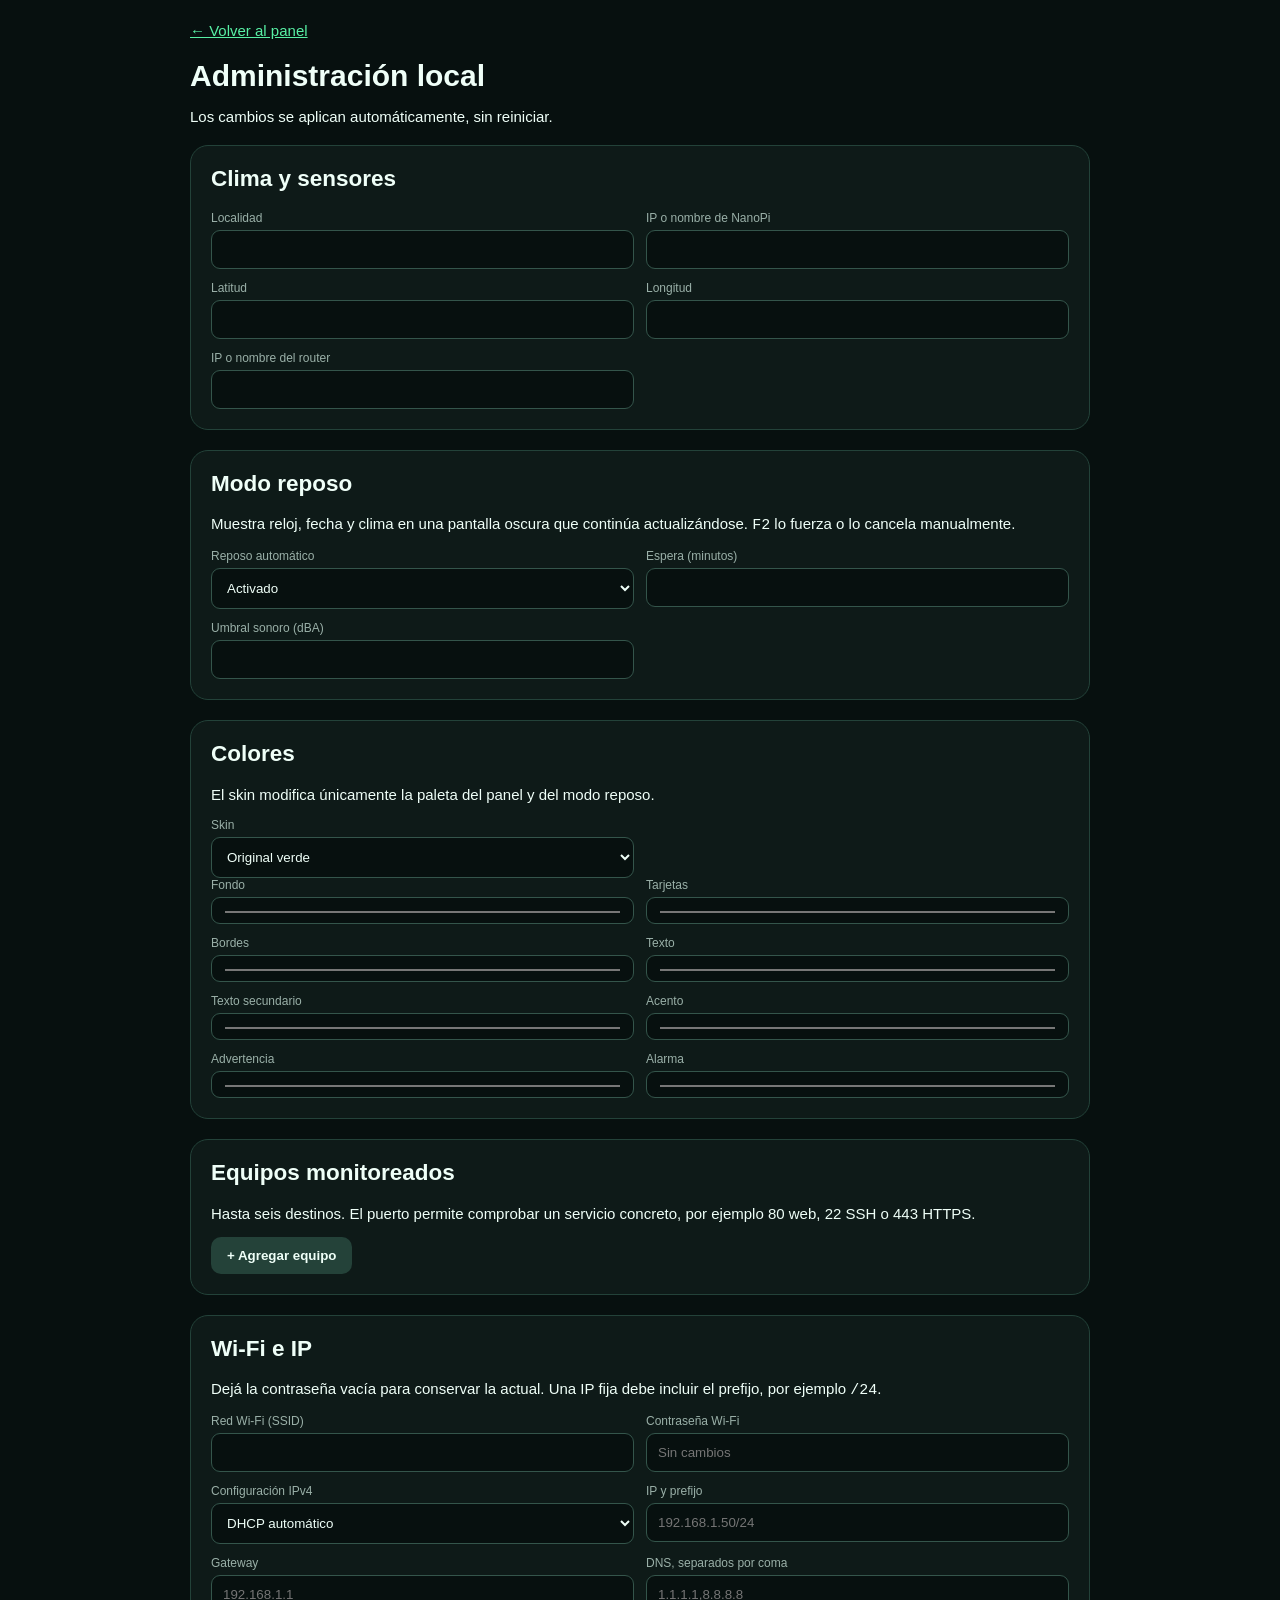
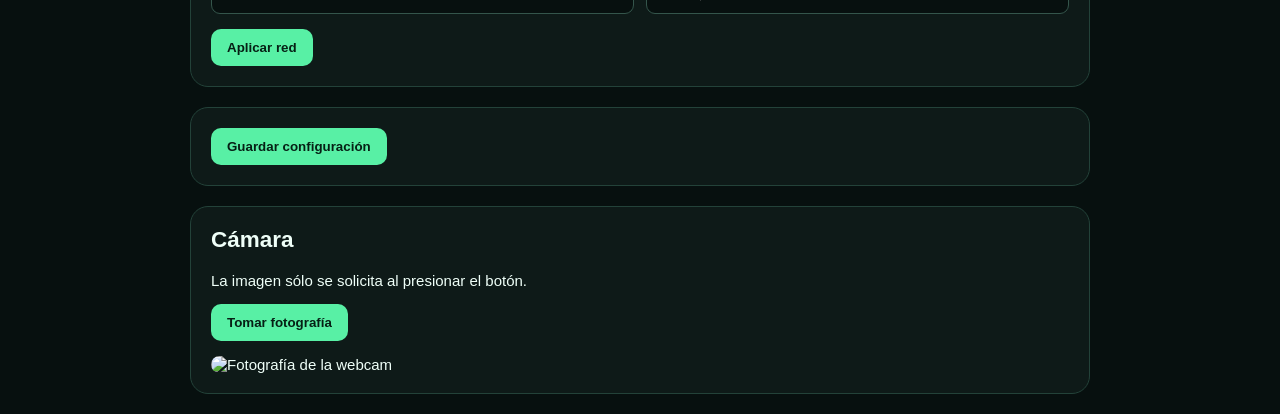
==== commit 4a26f269: "Add selectable dashboard color skins" ====
--- a/app/static/admin.html
+++ b/app/static/admin.html
@@ -15,6 +15,14 @@
 <label>Espera (minutos)<input id="screen_sleep_minutes" type="number" min="1" max="30" step="1"></label>
 <label>Umbral sonoro (dBA)<input id="screen_noise_threshold" type="number" min="35" max="90" step="1"></label>
 </div></section>
+<section class="card"><h2>Colores</h2><p>El skin modifica únicamente la paleta del panel y del modo reposo.</p><div class="grid">
+<label>Skin<select id="theme" onchange="themeMode()"><option value="original">Original verde</option><option value="oceano">Océano azul</option><option value="ambar">Ámbar retro</option><option value="violeta">Violeta</option><option value="rojo">Rojo</option><option value="monocromo">Monocromo</option><option value="personalizado">Personalizado</option></select></label>
+</div><div class="grid custom-theme">
+<label>Fondo<input id="color_background" type="color"></label><label>Tarjetas<input id="color_card" type="color"></label>
+<label>Bordes<input id="color_edge" type="color"></label><label>Texto<input id="color_text" type="color"></label>
+<label>Texto secundario<input id="color_muted" type="color"></label><label>Acento<input id="color_accent" type="color"></label>
+<label>Advertencia<input id="color_warning" type="color"></label><label>Alarma<input id="color_danger" type="color"></label>
+</div></section>
 <section class="card"><h2>Equipos monitoreados</h2><p>Hasta seis destinos. El puerto permite comprobar un servicio concreto, por ejemplo 80 web, 22 SSH o 443 HTTPS.</p><div id="devices"></div><button class="secondary" type="button" onclick="addDevice()">+ Agregar equipo</button></section>
 <section class="card"><h2>Wi‑Fi e IP</h2><p>Dejá la contraseña vacía para conservar la actual. Una IP fija debe incluir el prefijo, por ejemplo <code>/24</code>.</p><div class="grid">
 <label>Red Wi‑Fi (SSID)<input id="wifi_ssid"></label><label>Contraseña Wi‑Fi<input id="wifi_password" type="password" placeholder="Sin cambios"></label>
@@ -26,11 +34,13 @@
 <section class="card"><h2>Cámara</h2><p>La imagen sólo se solicita al presionar el botón.</p><button onclick="photo.src='/api/camera.jpg?t='+Date.now();photo.hidden=false">Tomar fotografía</button><img id="photo" hidden alt="Fotografía de la webcam"></section>
 </main><script>
 const fields=['location','nanopi_host','latitude','longitude','router_host','screen_sleep_minutes','screen_noise_threshold'];
+const customFields=['background','card','edge','text','muted','accent','warning','danger'];
 function row(v={name:'Equipo',host:'',port:80}){const d=document.createElement('div');d.className='device';d.innerHTML=`<input class="name" placeholder="Nombre" value="${esc(v.name)}"><input class="host" placeholder="IP o nombre" value="${esc(v.host)}"><input class="port" type="number" min="1" max="65535" value="${Number(v.port)||80}">`;return d}
 function esc(v){return String(v??'').replace(/[&<>"']/g,c=>({'&':'&amp;','<':'&lt;','>':'&gt;','"':'&quot;',"'":'&#39;'}[c]))}
 function addDevice(v){const box=document.getElementById('devices');if(box.children.length<6)box.appendChild(row(v))}
-async function load(){const r=await fetch('/api/settings');const s=await r.json();fields.forEach(k=>document.getElementById(k).value=s[k]);screen_sleep_enabled.value=String(s.screen_sleep_enabled);s.devices.forEach(addDevice)}
-async function save(){const s={};fields.forEach(k=>s[k]=document.getElementById(k).value);s.screen_sleep_enabled=screen_sleep_enabled.value==='true';s.devices=[...document.querySelectorAll('.device')].map(d=>({name:d.querySelector('.name').value,host:d.querySelector('.host').value,port:+d.querySelector('.port').value}));const r=await fetch('/api/settings',{method:'POST',headers:{'Content-Type':'application/json'},body:JSON.stringify(s)});const ans=await r.json();document.getElementById('message').textContent=ans.ok?'Guardado ✓':'Error: '+ans.error}
+function themeMode(){document.querySelectorAll('.custom-theme').forEach(e=>e.style.display=theme.value==='personalizado'?'grid':'none')}
+async function load(){const r=await fetch('/api/settings');const s=await r.json();fields.forEach(k=>document.getElementById(k).value=s[k]);screen_sleep_enabled.value=String(s.screen_sleep_enabled);theme.value=s.theme||'original';customFields.forEach(k=>document.getElementById('color_'+k).value=(s.custom_colors||{})[k]||'#000000');themeMode();s.devices.forEach(addDevice)}
+async function save(){const s={};fields.forEach(k=>s[k]=document.getElementById(k).value);s.screen_sleep_enabled=screen_sleep_enabled.value==='true';s.theme=theme.value;s.custom_colors={};customFields.forEach(k=>s.custom_colors[k]=document.getElementById('color_'+k).value);s.devices=[...document.querySelectorAll('.device')].map(d=>({name:d.querySelector('.name').value,host:d.querySelector('.host').value,port:+d.querySelector('.port').value}));const r=await fetch('/api/settings',{method:'POST',headers:{'Content-Type':'application/json'},body:JSON.stringify(s)});const ans=await r.json();document.getElementById('message').textContent=ans.ok?'Guardado ✓':'Error: '+ans.error}
 function networkMode(){document.querySelectorAll('.static-net').forEach(e=>e.style.display=document.getElementById('wifi_mode').value==='static'?'block':'none')}
 async function loadNetwork(){const n=await (await fetch('/api/network-settings')).json();wifi_ssid.value=n.ssid||'';wifi_mode.value=n.mode||'dhcp';wifi_address.value=n.address||'';wifi_gateway.value=n.gateway||'';wifi_dns.value=n.dns||'';network_status.textContent=(n.deviceStatus||'').replaceAll(':',' · ');networkMode()}
 async function saveNetwork(){if(!confirm('La conexión puede cortarse o cambiar de IP. ¿Aplicar?'))return;const body={ssid:wifi_ssid.value,password:wifi_password.value,mode:wifi_mode.value,address:wifi_address.value,gateway:wifi_gateway.value,dns:wifi_dns.value};const ans=await (await fetch('/api/network-settings',{method:'POST',headers:{'Content-Type':'application/json'},body:JSON.stringify(body)})).json();network_message.textContent=ans.ok?ans.message:'Error: '+ans.error}
